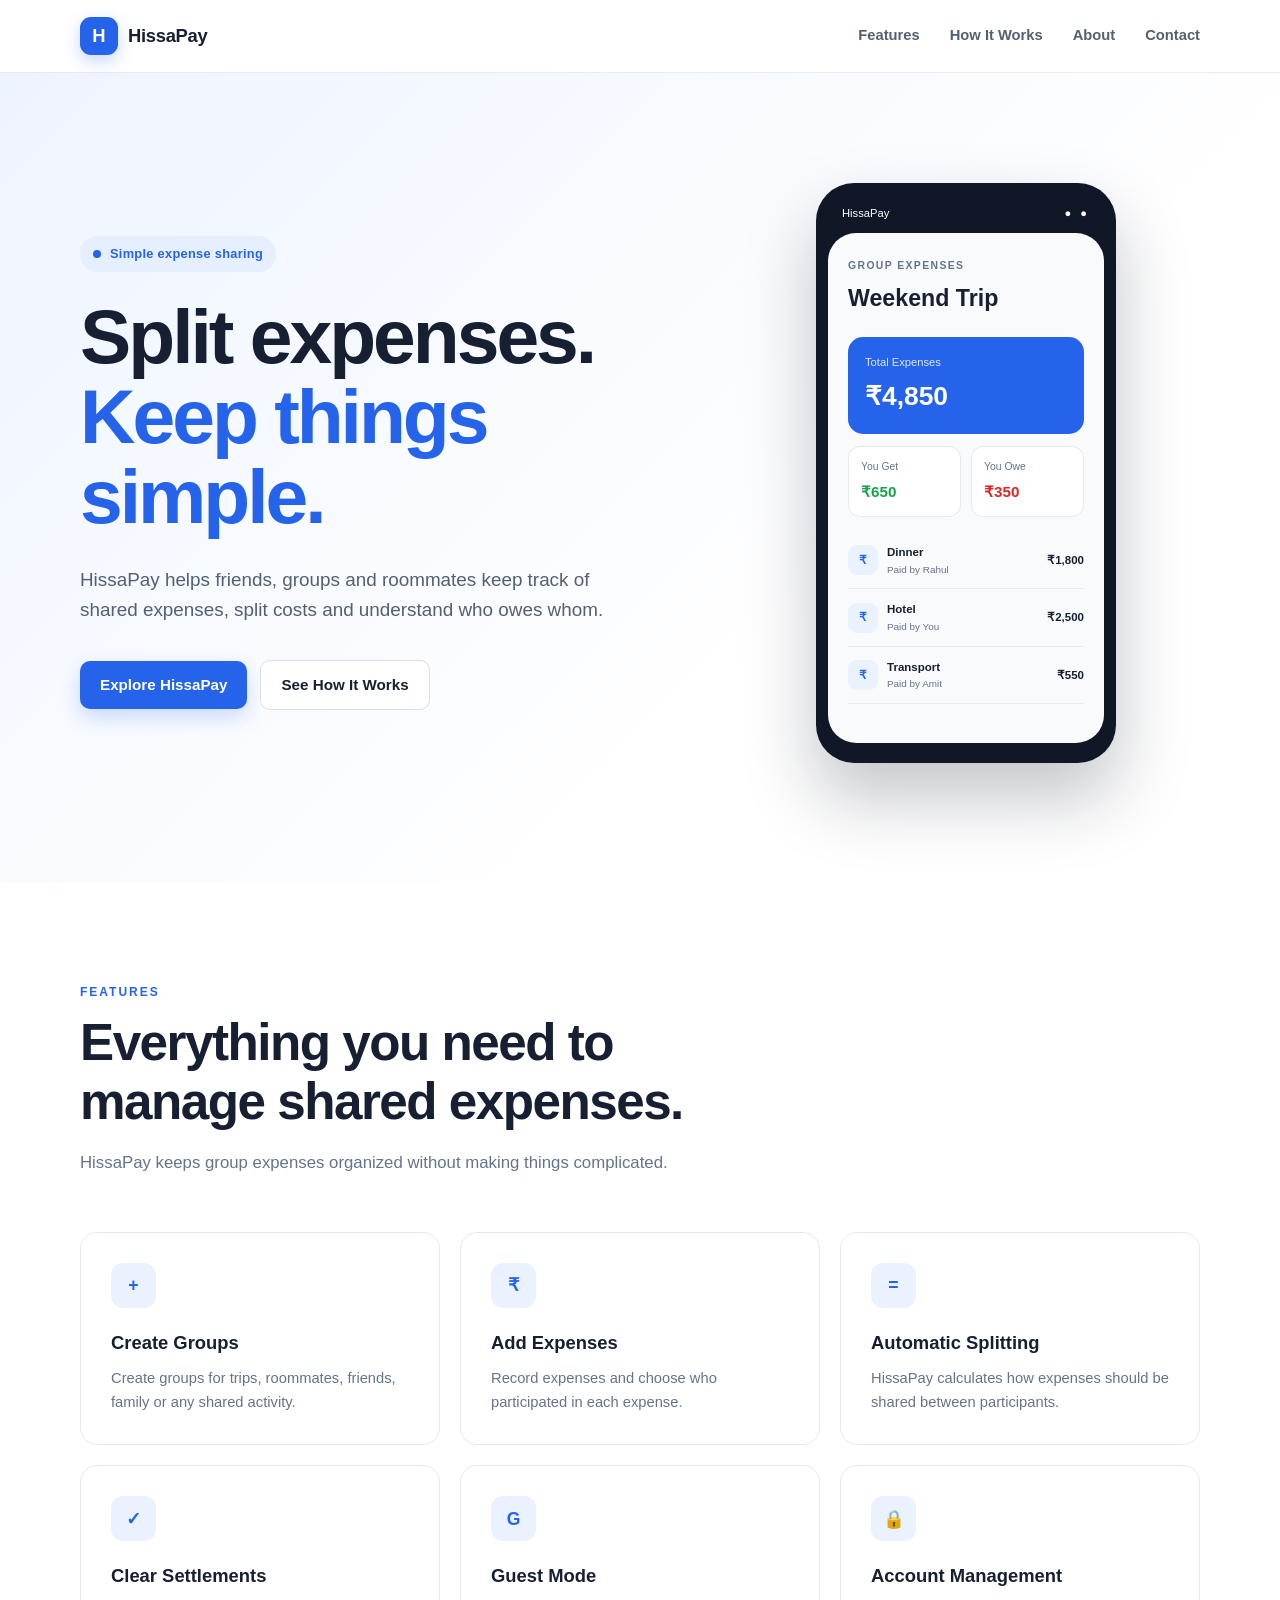
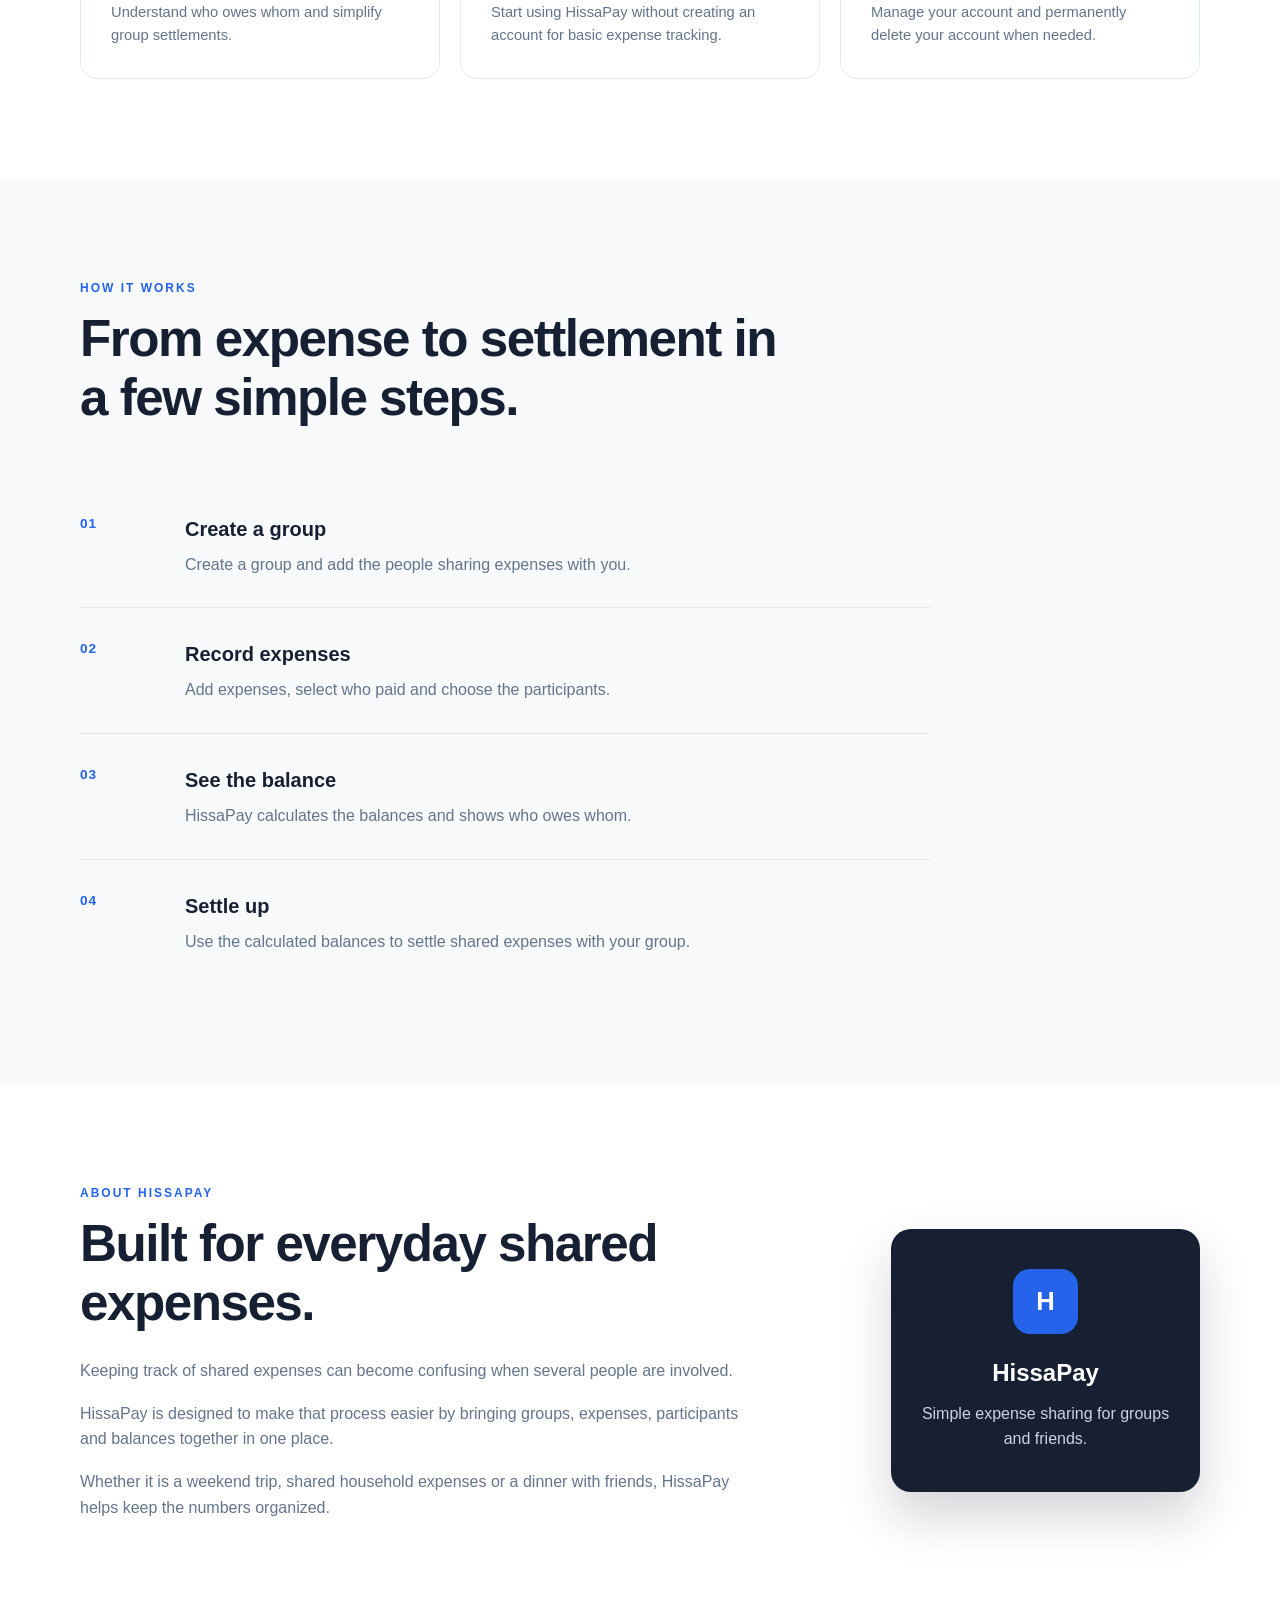
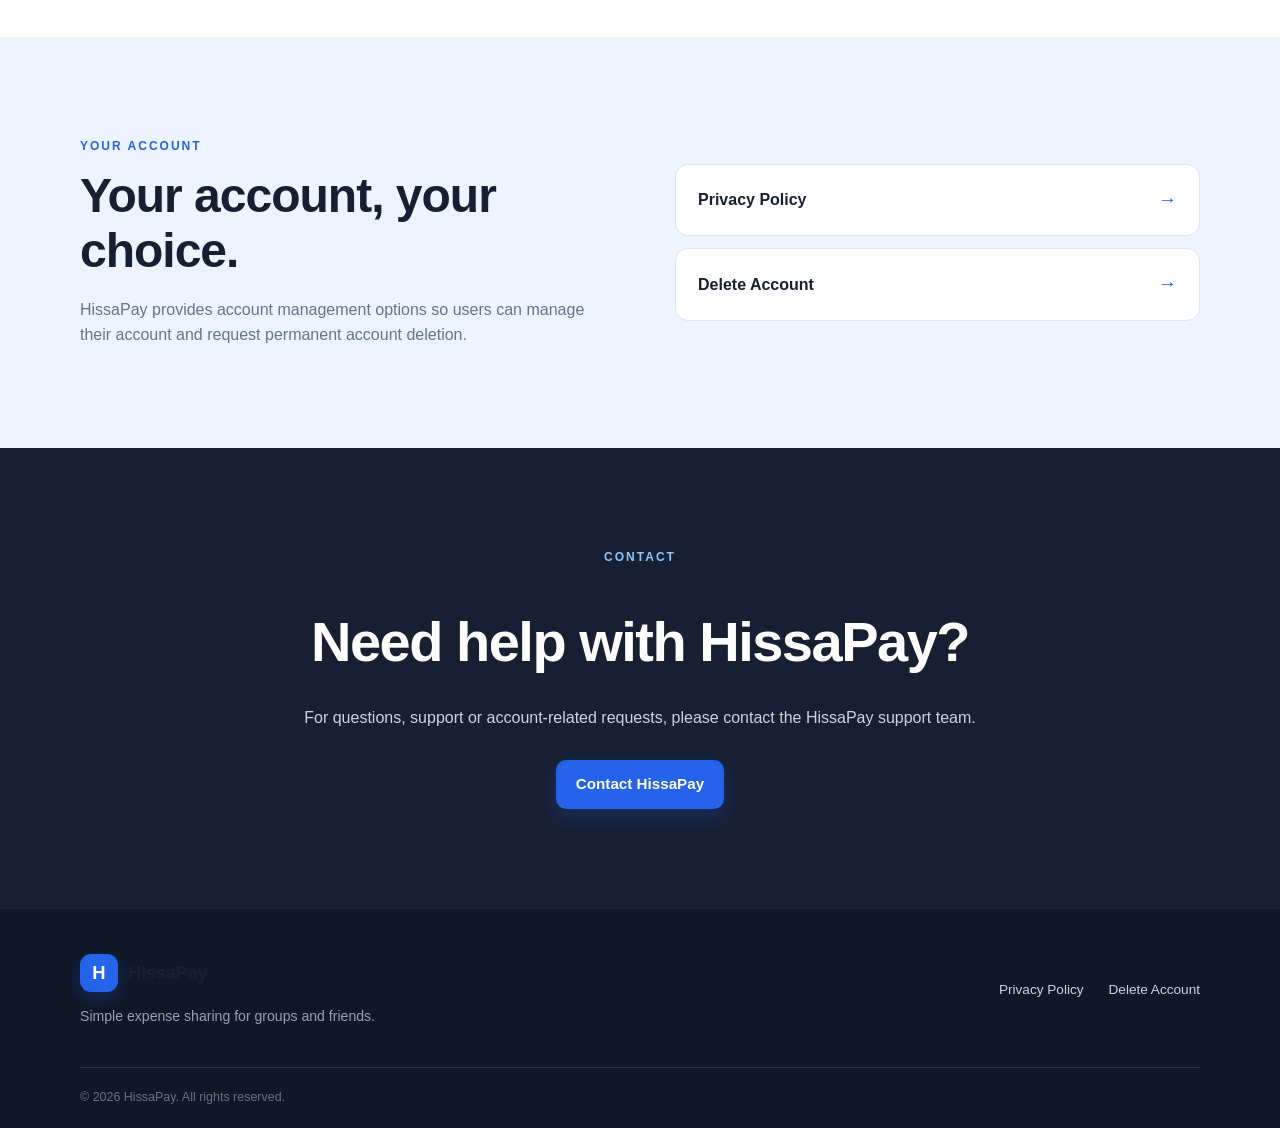
==== index.html @ 634aa6b6 "homa and delete page" ====
<!DOCTYPE html>
<html lang="en">

<head>

    <meta charset="UTF-8">

    <meta name="viewport"
          content="width=device-width, initial-scale=1.0">

    <meta name="description"
          content="HissaPay - A simple expense sharing application for groups, friends and shared expenses.">

    <meta name="theme-color"
          content="#2563eb">

    <title>HissaPay | Simple Expense Sharing</title>

    <link rel="stylesheet"
          href="style.css">

</head>


<body>


<!-- =========================
     NAVIGATION
========================= -->

<header class="navbar">

    <div class="container nav-container">

        <a href="#home"
           class="brand">

            <span class="brand-icon">H</span>

            <span class="brand-name">
                HissaPay
            </span>

        </a>


        <nav class="nav-links">

            <a href="#features">
                Features
            </a>

            <a href="#how-it-works">
                How It Works
            </a>

            <a href="#about">
                About
            </a>

            <a href="#contact">
                Contact
            </a>

        </nav>

    </div>

</header>



<!-- =========================
     HERO
========================= -->

<main>

<section id="home"
         class="hero">

    <div class="container hero-container">


        <div class="hero-content">

            <div class="hero-badge">

                <span class="badge-dot"></span>

                Simple expense sharing

            </div>


            <h1>

                Split expenses.

                <span>
                    Keep things simple.
                </span>

            </h1>


            <p class="hero-description">

                HissaPay helps friends, groups and
                roommates keep track of shared expenses,
                split costs and understand who owes whom.

            </p>


            <div class="hero-buttons">

                <a href="#features"
                   class="button button-primary">

                    Explore HissaPay

                </a>


                <a href="#how-it-works"
                   class="button button-secondary">

                    See How It Works

                </a>

            </div>

        </div>



        <!-- =========================
             APP PREVIEW
        ========================= -->

        <div class="hero-preview">

            <div class="phone-frame">

                <div class="phone-top">

                    <span class="phone-time">
                        HissaPay
                    </span>

                    <span class="phone-status">
                        ● ●
                    </span>

                </div>


                <div class="phone-content">

                    <p class="preview-label">
                        GROUP EXPENSES
                    </p>


                    <h3>
                        Weekend Trip
                    </h3>


                    <div class="balance-card">

                        <span>
                            Total Expenses
                        </span>

                        <strong>
                            ₹4,850
                        </strong>

                    </div>


                    <div class="balance-row">

                        <div class="balance-item">

                            <span>
                                You Get
                            </span>

                            <strong class="positive">
                                ₹650
                            </strong>

                        </div>


                        <div class="balance-item">

                            <span>
                                You Owe
                            </span>

                            <strong class="negative">
                                ₹350
                            </strong>

                        </div>

                    </div>


                    <div class="expense-preview">

                        <div class="expense-icon">
                            ₹
                        </div>

                        <div class="expense-info">

                            <strong>
                                Dinner
                            </strong>

                            <span>
                                Paid by Rahul
                            </span>

                        </div>

                        <strong>
                            ₹1,800
                        </strong>

                    </div>


                    <div class="expense-preview">

                        <div class="expense-icon">
                            ₹
                        </div>

                        <div class="expense-info">

                            <strong>
                                Hotel
                            </strong>

                            <span>
                                Paid by You
                            </span>

                        </div>

                        <strong>
                            ₹2,500
                        </strong>

                    </div>


                    <div class="expense-preview">

                        <div class="expense-icon">
                            ₹
                        </div>

                        <div class="expense-info">

                            <strong>
                                Transport
                            </strong>

                            <span>
                                Paid by Amit
                            </span>

                        </div>

                        <strong>
                            ₹550
                        </strong>

                    </div>

                </div>

            </div>

        </div>

    </div>

</section>



<!-- =========================
     FEATURES
========================= -->

<section id="features"
         class="section features-section">

    <div class="container">


        <div class="section-heading">

            <p class="section-label">
                FEATURES
            </p>

            <h2>
                Everything you need
                to manage shared expenses.
            </h2>

            <p>
                HissaPay keeps group expenses organized
                without making things complicated.
            </p>

        </div>



        <div class="feature-grid">


            <article class="feature-card">

                <div class="feature-icon">
                    +
                </div>

                <h3>
                    Create Groups
                </h3>

                <p>
                    Create groups for trips, roommates,
                    friends, family or any shared activity.
                </p>

            </article>



            <article class="feature-card">

                <div class="feature-icon">
                    ₹
                </div>

                <h3>
                    Add Expenses
                </h3>

                <p>
                    Record expenses and choose who
                    participated in each expense.
                </p>

            </article>



            <article class="feature-card">

                <div class="feature-icon">
                    =
                </div>

                <h3>
                    Automatic Splitting
                </h3>

                <p>
                    HissaPay calculates how expenses
                    should be shared between participants.
                </p>

            </article>



            <article class="feature-card">

                <div class="feature-icon">
                    ✓
                </div>

                <h3>
                    Clear Settlements
                </h3>

                <p>
                    Understand who owes whom and
                    simplify group settlements.
                </p>

            </article>



            <article class="feature-card">

                <div class="feature-icon">
                    G
                </div>

                <h3>
                    Guest Mode
                </h3>

                <p>
                    Start using HissaPay without creating
                    an account for basic expense tracking.
                </p>

            </article>



            <article class="feature-card">

                <div class="feature-icon">
                    🔒
                </div>

                <h3>
                    Account Management
                </h3>

                <p>
                    Manage your account and permanently
                    delete your account when needed.
                </p>

            </article>


        </div>

    </div>

</section>



<!-- =========================
     HOW IT WORKS
========================= -->

<section id="how-it-works"
         class="section how-section">

    <div class="container">


        <div class="section-heading">

            <p class="section-label">
                HOW IT WORKS
            </p>

            <h2>
                From expense to settlement
                in a few simple steps.
            </h2>

        </div>



        <div class="steps">


            <div class="step">

                <div class="step-number">
                    01
                </div>

                <div>

                    <h3>
                        Create a group
                    </h3>

                    <p>
                        Create a group and add the
                        people sharing expenses with you.
                    </p>

                </div>

            </div>



            <div class="step">

                <div class="step-number">
                    02
                </div>

                <div>

                    <h3>
                        Record expenses
                    </h3>

                    <p>
                        Add expenses, select who paid
                        and choose the participants.
                    </p>

                </div>

            </div>



            <div class="step">

                <div class="step-number">
                    03
                </div>

                <div>

                    <h3>
                        See the balance
                    </h3>

                    <p>
                        HissaPay calculates the balances
                        and shows who owes whom.
                    </p>

                </div>

            </div>



            <div class="step">

                <div class="step-number">
                    04
                </div>

                <div>

                    <h3>
                        Settle up
                    </h3>

                    <p>
                        Use the calculated balances to
                        settle shared expenses with your group.
                    </p>

                </div>

            </div>


        </div>

    </div>

</section>



<!-- =========================
     ABOUT HISSAPAY
========================= -->

<section id="about"
         class="section about-section">

    <div class="container about-container">


        <div class="about-text">

            <p class="section-label">
                ABOUT HISSAPAY
            </p>

            <h2>
                Built for everyday
                shared expenses.
            </h2>

            <p>
                Keeping track of shared expenses can become
                confusing when several people are involved.
            </p>

            <p>
                HissaPay is designed to make that process
                easier by bringing groups, expenses,
                participants and balances together in one place.
            </p>

            <p>
                Whether it is a weekend trip, shared household
                expenses or a dinner with friends, HissaPay
                helps keep the numbers organized.
            </p>

        </div>


        <div class="about-card">

            <div class="about-card-icon">
                H
            </div>

            <h3>
                HissaPay
            </h3>

            <p>
                Simple expense sharing for groups
                and friends.
            </p>

        </div>


    </div>

</section>



<!-- =========================
     TRUST / PRIVACY
========================= -->

<section class="section trust-section">

    <div class="container trust-container">


        <div>

            <p class="section-label">
                YOUR ACCOUNT
            </p>

            <h2>
                Your account,
                your choice.
            </h2>

            <p>
                HissaPay provides account management options
                so users can manage their account and request
                permanent account deletion.
            </p>

        </div>


        <div class="trust-links">

            <a href="hissaPay/privacy-policy.html"
               class="trust-link">

                <span>
                    Privacy Policy
                </span>

                <strong>
                    →
                </strong>

            </a>


            <a href="hissaPay/delete-account.html"
               class="trust-link">

                <span>
                    Delete Account
                </span>

                <strong>
                    →
                </strong>

            </a>

        </div>

    </div>

</section>



<!-- =========================
     CONTACT
========================= -->

<section id="contact"
         class="section contact-section">

    <div class="container contact-container">


        <p class="section-label">
            CONTACT
        </p>


        <h2>
            Need help with HissaPay?
        </h2>


        <p>
            For questions, support or account-related
            requests, please contact the HissaPay support team.
        </p>


        <!--
            Replace this email with your HissaPay
            support email before publishing.
        -->

        <a href="mailto:your-email@example.com"
           class="button button-primary">

            Contact HissaPay

        </a>

    </div>

</section>

</main>



<!-- =========================
     FOOTER
========================= -->

<footer class="footer">

    <div class="container footer-container">


        <div class="footer-brand">

            <a href="#home"
               class="brand">

                <span class="brand-icon">
                    H
                </span>

                <span class="brand-name">
                    HissaPay
                </span>

            </a>


            <p>
                Simple expense sharing for groups and friends.
            </p>

        </div>



        <div class="footer-links">

            <a href="hissaPay/privacy-policy.html">
                Privacy Policy
            </a>

            <a href="hissaPay/delete-account.html">
                Delete Account
            </a>

        </div>


    </div>


    <div class="container footer-bottom">

        <p>
            © 2026 HissaPay. All rights reserved.
        </p>

    </div>

</footer>


</body>

</html>
---- style.css ----
/* =========================
   RESET
========================= */

* {
    margin: 0;
    padding: 0;
    box-sizing: border-box;
}

html {
    scroll-behavior: smooth;
}

body {
    font-family:
        -apple-system,
        BlinkMacSystemFont,
        "Segoe UI",
        Roboto,
        Arial,
        sans-serif;

    background: #ffffff;

    color: #172033;

    line-height: 1.6;
}

a {
    text-decoration: none;
}

.container {
    width: min(1120px, 92%);

    margin: 0 auto;
}

.section {
    padding: 100px 0;
}


/* =========================
   NAVIGATION
========================= */

.navbar {
    position: sticky;

    top: 0;

    z-index: 1000;

    background: rgba(255, 255, 255, 0.96);

    border-bottom: 1px solid #e7ebf2;

    backdrop-filter: blur(12px);
}

.nav-container {
    min-height: 72px;

    display: flex;

    align-items: center;

    justify-content: space-between;
}

.brand {
    display: inline-flex;

    align-items: center;

    gap: 10px;

    color: #172033;

    font-weight: 800;

    font-size: 1.15rem;
}

.brand-icon {
    width: 38px;

    height: 38px;

    display: inline-flex;

    align-items: center;

    justify-content: center;

    border-radius: 11px;

    background: #2563eb;

    color: #ffffff;

    font-size: 1.15rem;

    font-weight: 900;

    box-shadow:
        0 6px 16px rgba(37, 99, 235, 0.25);
}

.brand-name {
    letter-spacing: -0.3px;
}

.nav-links {
    display: flex;

    align-items: center;

    gap: 30px;
}

.nav-links a {
    color: #526071;

    font-size: 0.92rem;

    font-weight: 600;

    transition: color 0.2s ease;
}

.nav-links a:hover {
    color: #2563eb;
}


/* =========================
   HERO
========================= */

.hero {
    background:
        linear-gradient(
            135deg,
            #eef4ff 0%,
            #ffffff 65%
        );

    padding:
        110px 0 120px;
}

.hero-container {
    display: grid;

    grid-template-columns:
        1.1fr 0.9fr;

    align-items: center;

    gap: 80px;
}

.hero-content {
    max-width: 680px;
}

.hero-badge {
    display: inline-flex;

    align-items: center;

    gap: 9px;

    padding: 8px 13px;

    margin-bottom: 25px;

    border-radius: 30px;

    background: #e6efff;

    color: #2563eb;

    font-size: 0.8rem;

    font-weight: 800;

    letter-spacing: 0.3px;
}

.badge-dot {
    width: 8px;

    height: 8px;

    border-radius: 50%;

    background: #2563eb;
}

.hero h1 {
    font-size: clamp(3rem, 6vw, 5.4rem);

    line-height: 1.04;

    letter-spacing: -3px;

    margin-bottom: 28px;
}

.hero h1 span {
    display: block;

    color: #2563eb;
}

.hero-description {
    max-width: 620px;

    font-size: 1.18rem;

    color: #526071;

    margin-bottom: 35px;
}

.hero-buttons {
    display: flex;

    align-items: center;

    gap: 13px;

    flex-wrap: wrap;
}


/* =========================
   BUTTONS
========================= */

.button {
    display: inline-flex;

    align-items: center;

    justify-content: center;

    min-height: 48px;

    padding:
        12px 20px;

    border-radius: 10px;

    font-size: 0.95rem;

    font-weight: 750;

    transition:
        transform 0.2s ease,
        box-shadow 0.2s ease,
        background 0.2s ease;
}

.button:hover {
    transform: translateY(-2px);
}

.button-primary {
    background: #2563eb;

    color: #ffffff;

    box-shadow:
        0 8px 20px rgba(37, 99, 235, 0.22);
}

.button-primary:hover {
    background: #1d4ed8;
}

.button-secondary {
    background: #ffffff;

    color: #172033;

    border: 1px solid #d9e0ea;
}

.button-secondary:hover {
    border-color: #2563eb;

    color: #2563eb;
}


/* =========================
   PHONE PREVIEW
========================= */

.hero-preview {
    display: flex;

    justify-content: center;
}

.phone-frame {
    width: 300px;

    min-height: 580px;

    padding: 12px;

    border-radius: 38px;

    background: #101828;

    box-shadow:
        0 35px 70px rgba(15, 23, 42, 0.25);
}

.phone-top {
    height: 38px;

    padding: 0 14px;

    display: flex;

    align-items: center;

    justify-content: space-between;

    color: #ffffff;

    font-size: 0.7rem;
}

.phone-status {
    letter-spacing: 3px;
}

.phone-content {
    min-height: 510px;

    padding: 25px 20px;

    border-radius: 28px;

    background: #f8fafc;
}

.preview-label {
    font-size: 0.65rem;

    font-weight: 800;

    letter-spacing: 1.4px;

    color: #64748b;

    margin-bottom: 5px;
}

.phone-content h3 {
    font-size: 1.45rem;

    margin-bottom: 20px;
}

.balance-card {
    padding: 17px;

    border-radius: 15px;

    background: #2563eb;

    color: #ffffff;

    margin-bottom: 12px;
}

.balance-card span {
    display: block;

    font-size: 0.7rem;

    opacity: 0.85;

    margin-bottom: 3px;
}

.balance-card strong {
    font-size: 1.65rem;
}

.balance-row {
    display: grid;

    grid-template-columns: 1fr 1fr;

    gap: 10px;

    margin-bottom: 15px;
}

.balance-item {
    padding: 12px;

    border-radius: 12px;

    background: #ffffff;

    border: 1px solid #e5eaf1;
}

.balance-item span {
    display: block;

    font-size: 0.65rem;

    color: #64748b;

    margin-bottom: 3px;
}

.balance-item strong {
    font-size: 0.95rem;
}

.positive {
    color: #16a34a;
}

.negative {
    color: #dc2626;
}

.expense-preview {
    display: flex;

    align-items: center;

    gap: 9px;

    padding: 11px 0;

    border-bottom: 1px solid #e8edf3;

    font-size: 0.72rem;
}

.expense-icon {
    width: 30px;

    height: 30px;

    display: flex;

    align-items: center;

    justify-content: center;

    border-radius: 9px;

    background: #eaf1ff;

    color: #2563eb;

    font-weight: 800;
}

.expense-info {
    flex: 1;
}

.expense-info strong,
.expense-info span {
    display: block;
}

.expense-info span {
    color: #64748b;

    font-size: 0.62rem;
}


/* =========================
   SECTION HEADING
========================= */

.section-heading {
    max-width: 720px;

    margin-bottom: 55px;
}

.section-label {
    color: #2563eb;

    font-size: 0.75rem;

    font-weight: 850;

    letter-spacing: 2px;

    margin-bottom: 12px;
}

.section-heading h2 {
    font-size: clamp(2.1rem, 4vw, 3.3rem);

    line-height: 1.15;

    letter-spacing: -1.5px;

    margin-bottom: 18px;
}

.section-heading > p:last-child {
    color: #64748b;

    font-size: 1.05rem;
}


/* =========================
   FEATURES
========================= */

.features-section {
    background: #ffffff;
}

.feature-grid {
    display: grid;

    grid-template-columns:
        repeat(3, 1fr);

    gap: 20px;
}

.feature-card {
    padding: 30px;

    border:
        1px solid #e4e9f0;

    border-radius: 17px;

    background: #ffffff;

    transition:
        transform 0.2s ease,
        box-shadow 0.2s ease;
}

.feature-card:hover {
    transform: translateY(-4px);

    box-shadow:
        0 15px 35px rgba(15, 23, 42, 0.08);
}

.feature-icon {
    width: 45px;

    height: 45px;

    display: flex;

    align-items: center;

    justify-content: center;

    margin-bottom: 20px;

    border-radius: 12px;

    background: #eaf1ff;

    color: #2563eb;

    font-size: 1.1rem;

    font-weight: 850;
}

.feature-card h3 {
    font-size: 1.15rem;

    margin-bottom: 10px;
}

.feature-card p {
    color: #64748b;

    font-size: 0.92rem;
}


/* =========================
   HOW IT WORKS
========================= */

.how-section {
    background: #f8fafc;
}

.steps {
    max-width: 850px;

    display: grid;

    gap: 0;
}

.step {
    display: grid;

    grid-template-columns: 80px 1fr;

    gap: 25px;

    padding: 30px 0;

    border-bottom:
        1px solid #e2e8f0;
}

.step:last-child {
    border-bottom: none;
}

.step-number {
    color: #2563eb;

    font-size: 0.85rem;

    font-weight: 850;

    letter-spacing: 1px;
}

.step h3 {
    font-size: 1.25rem;

    margin-bottom: 7px;
}

.step p {
    color: #64748b;

    max-width: 600px;
}


/* =========================
   ABOUT
========================= */

.about-section {
    background: #ffffff;
}

.about-container {
    display: grid;

    grid-template-columns:
        1.4fr 0.6fr;

    gap: 90px;

    align-items: center;
}

.about-text h2 {
    font-size: clamp(2.1rem, 4vw, 3.2rem);

    line-height: 1.15;

    letter-spacing: -1.5px;

    margin-bottom: 25px;
}

.about-text p:not(.section-label) {
    color: #64748b;

    margin-bottom: 17px;

    max-width: 680px;
}

.about-card {
    padding: 40px 30px;

    text-align: center;

    border-radius: 20px;

    background: #172033;

    color: #ffffff;

    box-shadow:
        0 25px 50px rgba(15, 23, 42, 0.18);
}

.about-card-icon {
    width: 65px;

    height: 65px;

    margin:
        0 auto 20px;

    display: flex;

    align-items: center;

    justify-content: center;

    border-radius: 17px;

    background: #2563eb;

    color: #ffffff;

    font-size: 1.6rem;

    font-weight: 900;
}

.about-card h3 {
    font-size: 1.5rem;

    margin-bottom: 8px;
}

.about-card p {
    color: #cbd5e1;
}


/* =========================
   TRUST
========================= */

.trust-section {
    background: #eef4ff;
}

.trust-container {
    display: grid;

    grid-template-columns:
        1fr 1fr;

    gap: 70px;

    align-items: center;
}

.trust-container h2 {
    font-size: clamp(2rem, 4vw, 3rem);

    line-height: 1.15;

    letter-spacing: -1px;

    margin-bottom: 18px;
}

.trust-container > div:first-child p:last-child {
    color: #64748b;

    max-width: 600px;
}

.trust-links {
    display: grid;

    gap: 12px;
}

.trust-link {
    display: flex;

    align-items: center;

    justify-content: space-between;

    padding: 20px 22px;

    border-radius: 13px;

    background: #ffffff;

    color: #172033;

    border: 1px solid #dce5f2;

    font-weight: 700;

    transition:
        transform 0.2s ease,
        border-color 0.2s ease;
}

.trust-link:hover {
    transform: translateX(4px);

    border-color: #2563eb;
}

.trust-link strong {
    color: #2563eb;

    font-size: 1.2rem;
}


/* =========================
   CONTACT
========================= */

.contact-section {
    background: #172033;

    text-align: center;
}

.contact-container {
    max-width: 700px;
}

.contact-section .section-label {
    color: #93c5fd;
}

.contact-section h2 {
    color: #ffffff;

    font-size: clamp(2.2rem, 5vw, 3.5rem);

    letter-spacing: -1.5px;

    margin-bottom: 18px;
}

.contact-section p {
    color: #cbd5e1;

    margin-bottom: 30px;
}


/* =========================
   FOOTER
========================= */

.footer {
    background: #101828;

    color: #ffffff;

    padding-top: 45px;
}

.footer-container {
    display: flex;

    justify-content: space-between;

    gap: 50px;

    padding-bottom: 40px;
}

.footer-brand p {
    margin-top: 13px;

    color: #94a3b8;

    font-size: 0.88rem;
}

.footer-links {
    display: flex;

    align-items: center;

    gap: 25px;
}

.footer-links a {
    color: #cbd5e1;

    font-size: 0.85rem;

    transition: color 0.2s ease;
}

.footer-links a:hover {
    color: #ffffff;
}

.footer-bottom {
    padding:
        20px 0;

    border-top:
        1px solid #253044;
}

.footer-bottom p {
    color: #64748b;

    font-size: 0.78rem;
}


/* =========================
   MOBILE
========================= */

@media (max-width: 900px) {

    .hero-container {
        grid-template-columns: 1fr;

        gap: 60px;
    }

    .hero-content {
        max-width: 750px;
    }

    .hero-preview {
        justify-content: flex-start;
    }

    .feature-grid {
        grid-template-columns:
            repeat(2, 1fr);
    }

    .about-container {
        grid-template-columns: 1fr;

        gap: 45px;
    }

    .about-card {
        max-width: 400px;
    }

    .trust-container {
        grid-template-columns: 1fr;

        gap: 40px;
    }
}


@media (max-width: 650px) {

    .section {
        padding: 75px 0;
    }

    .nav-container {
        min-height: auto;

        padding: 14px 0;

        flex-direction: column;

        gap: 12px;
    }

    .nav-links {
        gap: 15px;

        flex-wrap: wrap;

        justify-content: center;
    }

    .nav-links a {
        font-size: 0.8rem;
    }

    .hero {
        padding:
            80px 0 90px;
    }

    .hero h1 {
        font-size: 3rem;

        letter-spacing: -1.5px;
    }

    .hero-description {
        font-size: 1rem;
    }

    .phone-frame {
        width: 275px;
    }

    .feature-grid {
        grid-template-columns: 1fr;
    }

    .step {
        grid-template-columns: 55px 1fr;

        gap: 15px;
    }

    .footer-container {
        flex-direction: column;

        padding-bottom: 30px;
    }

    .footer-links {
        flex-direction: column;

        align-items: flex-start;

        gap: 12px;
    }
}
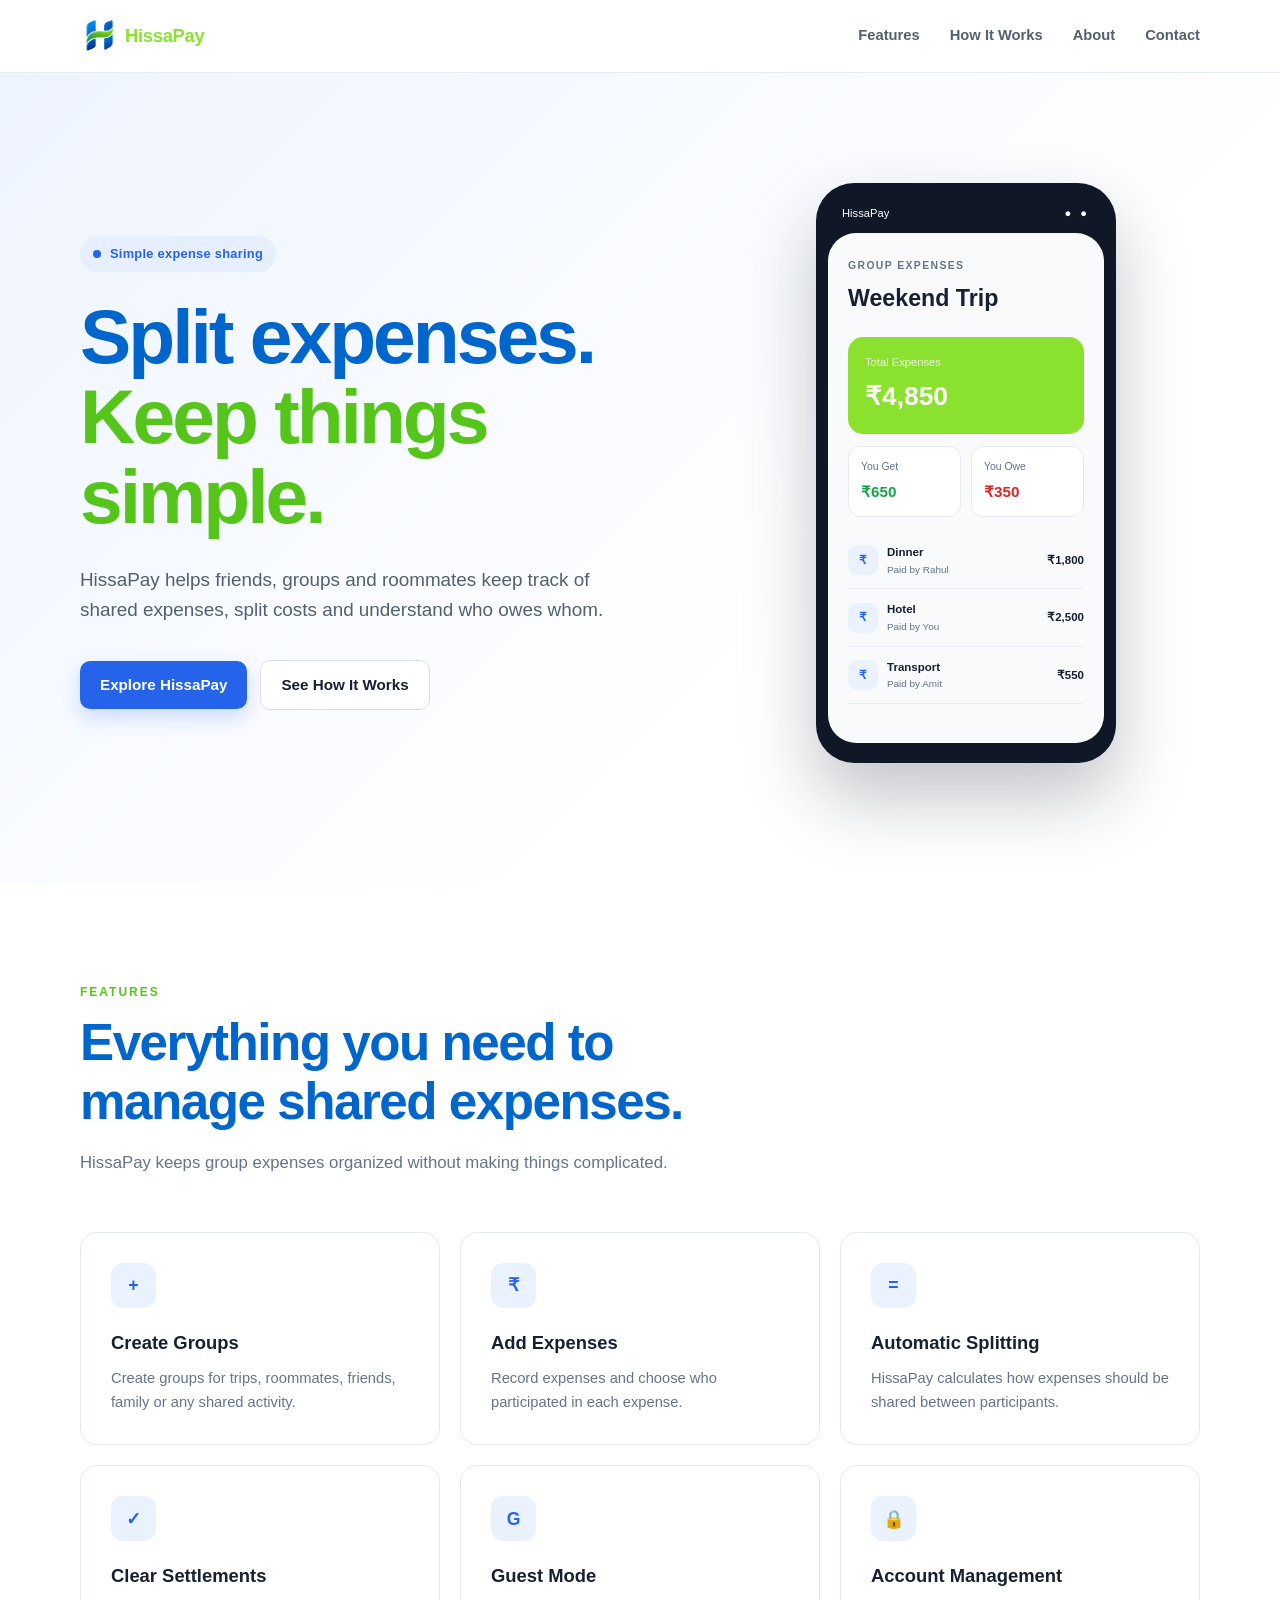
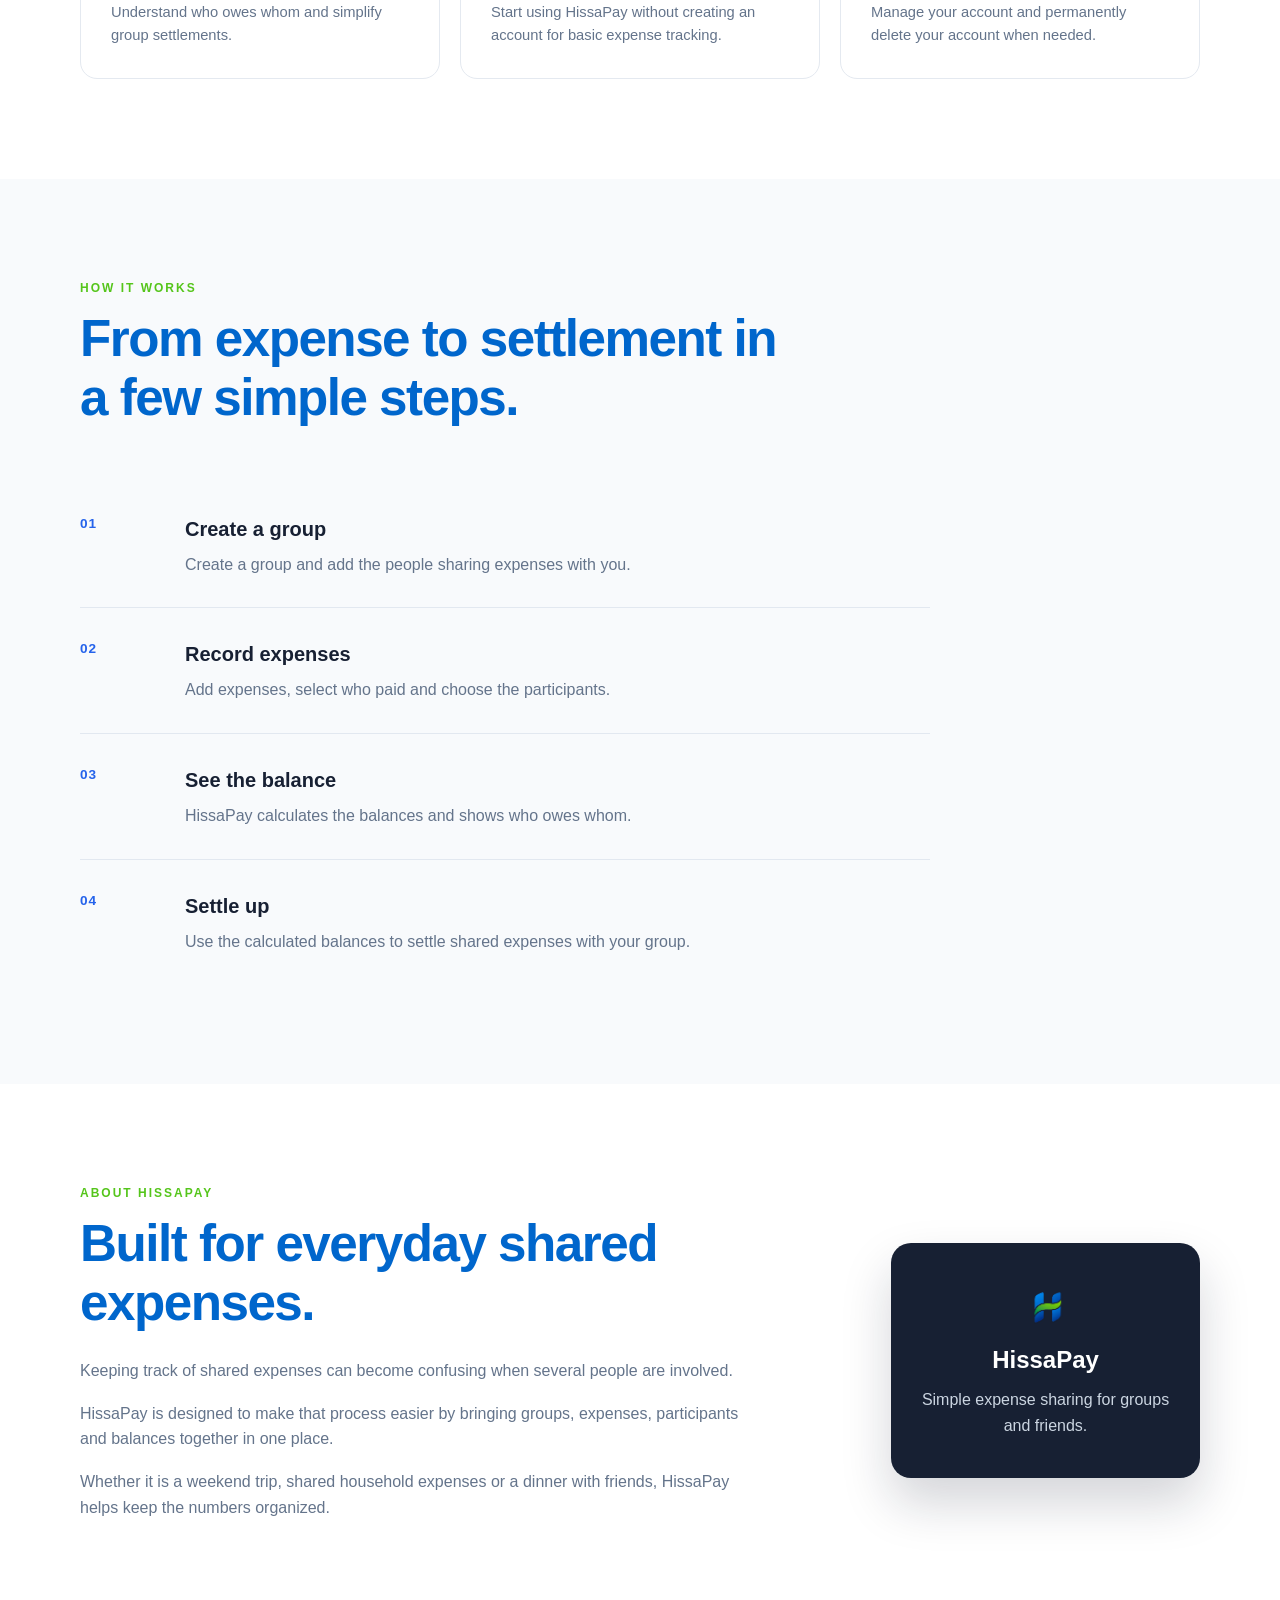
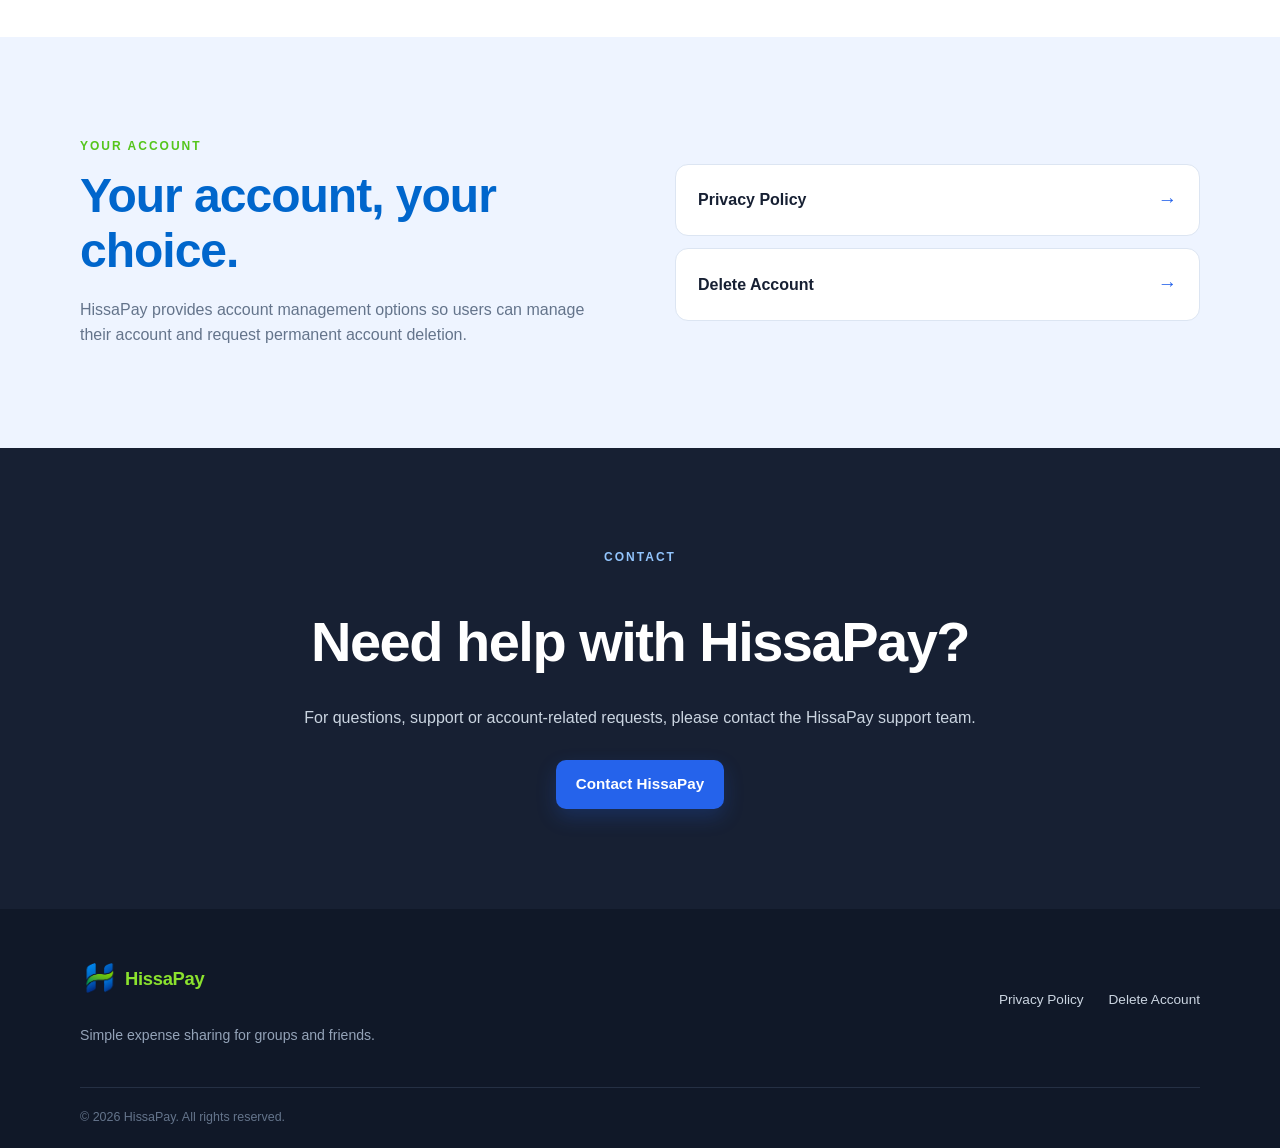
==== commit 6ebad642: "favicon icon added" ====
--- a/index.html
+++ b/index.html
@@ -13,11 +13,11 @@
 
     <meta name="theme-color"
           content="#2563eb">
+      <link rel="icon" href="favicon.ico" type="image/svg+xml">     
 
     <title>HissaPay | Simple Expense Sharing</title>
 
-    <link rel="stylesheet"
-          href="style.css">
+    <link rel="stylesheet" href="style.css">
 
 </head>
 
@@ -36,7 +36,8 @@
         <a href="#home"
            class="brand">
 
-            <span class="brand-icon">H</span>
+            <!-- <span class="brand-icon">H</span> -->
+             <img src="hissapay.png" width="35px"/>
 
             <span class="brand-name">
                 HissaPay
@@ -623,9 +624,7 @@
 
         <div class="about-card">
 
-            <div class="about-card-icon">
-                H
-            </div>
+                 <img src="hissapay.png" width="35px"/>
 
             <h3>
                 HissaPay
@@ -762,30 +761,17 @@
 ========================= -->
 
 <footer class="footer">
-
     <div class="container footer-container">
-
-
         <div class="footer-brand">
 
             <a href="#home"
                class="brand">
-
-                <span class="brand-icon">
-                    H
-                </span>
-
+                   <img src="hissapay.png" width="35px"/>
                 <span class="brand-name">
                     HissaPay
                 </span>
-
             </a>
-
-
-            <p>
-                Simple expense sharing for groups and friends.
-            </p>
-
+            <p>Simple expense sharing for groups and friends.</p>
         </div>
 
 
--- a/style.css
+++ b/style.css
@@ -112,6 +112,7 @@
 
 .brand-name {
     letter-spacing: -0.3px;
+    color: #8BE22E;
 }
 
 .nav-links {
@@ -194,37 +195,28 @@
 
 .badge-dot {
     width: 8px;
-
     height: 8px;
-
     border-radius: 50%;
-
     background: #2563eb;
 }
 
 .hero h1 {
     font-size: clamp(3rem, 6vw, 5.4rem);
-
     line-height: 1.04;
-
     letter-spacing: -3px;
-
     margin-bottom: 28px;
+        color: #0066CC;
 }
 
 .hero h1 span {
     display: block;
-
-    color: #2563eb;
+    color: #55C51B;
 }
 
 .hero-description {
     max-width: 620px;
-
     font-size: 1.18rem;
-
     color: #526071;
-
     margin-bottom: 35px;
 }
 
@@ -374,13 +366,9 @@
 
 .balance-card {
     padding: 17px;
-
     border-radius: 15px;
-
-    background: #2563eb;
-
+    background: #8BE22E;
     color: #ffffff;
-
     margin-bottom: 12px;
 }
 
@@ -501,30 +489,23 @@
 }
 
 .section-label {
-    color: #2563eb;
-
+    color: #55C51B;
     font-size: 0.75rem;
-
     font-weight: 850;
-
     letter-spacing: 2px;
-
     margin-bottom: 12px;
 }
 
 .section-heading h2 {
     font-size: clamp(2.1rem, 4vw, 3.3rem);
-
     line-height: 1.15;
-
     letter-spacing: -1.5px;
-
     margin-bottom: 18px;
+    color: #0066CC;
 }
 
 .section-heading > p:last-child {
     color: #64748b;
-
     font-size: 1.05rem;
 }
 
@@ -682,12 +663,10 @@
 
 .about-text h2 {
     font-size: clamp(2.1rem, 4vw, 3.2rem);
-
     line-height: 1.15;
-
     letter-spacing: -1.5px;
-
     margin-bottom: 25px;
+      color: #0066CC;
 }
 
 .about-text p:not(.section-label) {
@@ -772,7 +751,7 @@
     font-size: clamp(2rem, 4vw, 3rem);
 
     line-height: 1.15;
-
+    color: #0066CC;
     letter-spacing: -1px;
 
     margin-bottom: 18px;
@@ -847,11 +826,8 @@
 
 .contact-section h2 {
     color: #ffffff;
-
     font-size: clamp(2.2rem, 5vw, 3.5rem);
-
     letter-spacing: -1.5px;
-
     margin-bottom: 18px;
 }
 
@@ -1005,7 +981,6 @@
 
     .hero h1 {
         font-size: 3rem;
-
         letter-spacing: -1.5px;
     }
 
